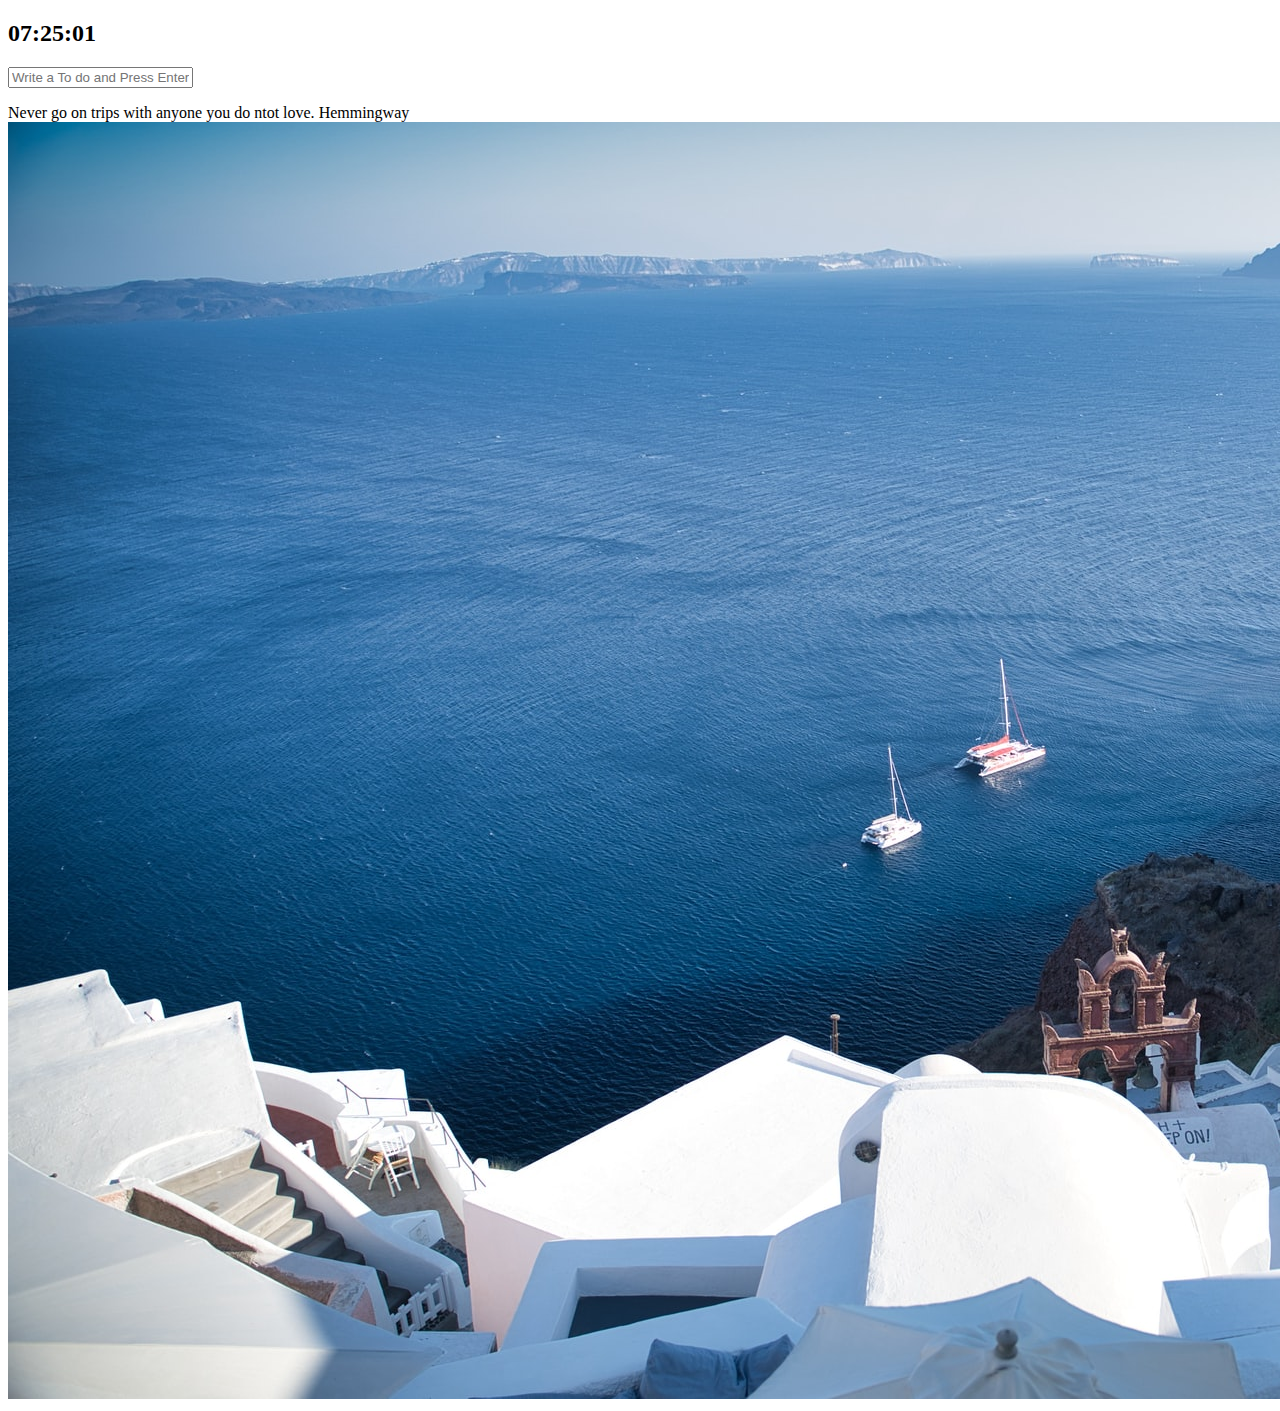
==== index.html @ fc6440b9 "first commit" ====
<!DOCTYPE html>
<html lang="en">
    <head>
        <meta charset="UTF-8" />
        <meta name="viewport" content="width=device-width, initial-scale=1.0" />
        <link rel="stylesheet" href="css/style_1.css" />
        <title>practice_1 App</title>
    </head>
    <body>
        <h2 id="clock"></h2>
        <form class="hidden" id="login-form">
            <input 
            required maxlength="15" 
            type="text" 
            placeholder="what is your name?" 
            />
            <input type="submit" value="Log in"/>
        </form>
        <h1 class="hidden" id="greeting"></h1>
        <form id = "todo-form">
            <input 
            type="text" 
            placeholder="Write a To do and Press Enter" 
            required />
        </form>
        <ul id="todo-list"></ul>
        <div id="quotes">
            <span></span>
            <span></span>
        </div>
        <script src="js/app_1.js"></script>
        <script src="js/clock.js"></script>
        <script src="js/quotes.js"></script>
        <script src="js/background.js"></script>
        <script src="js/todo.js"></script>
        <script src="js/weather.js"></script>
    </body>
</html>
---- css/style_1.css ----
.hidden {
    display: none;
}
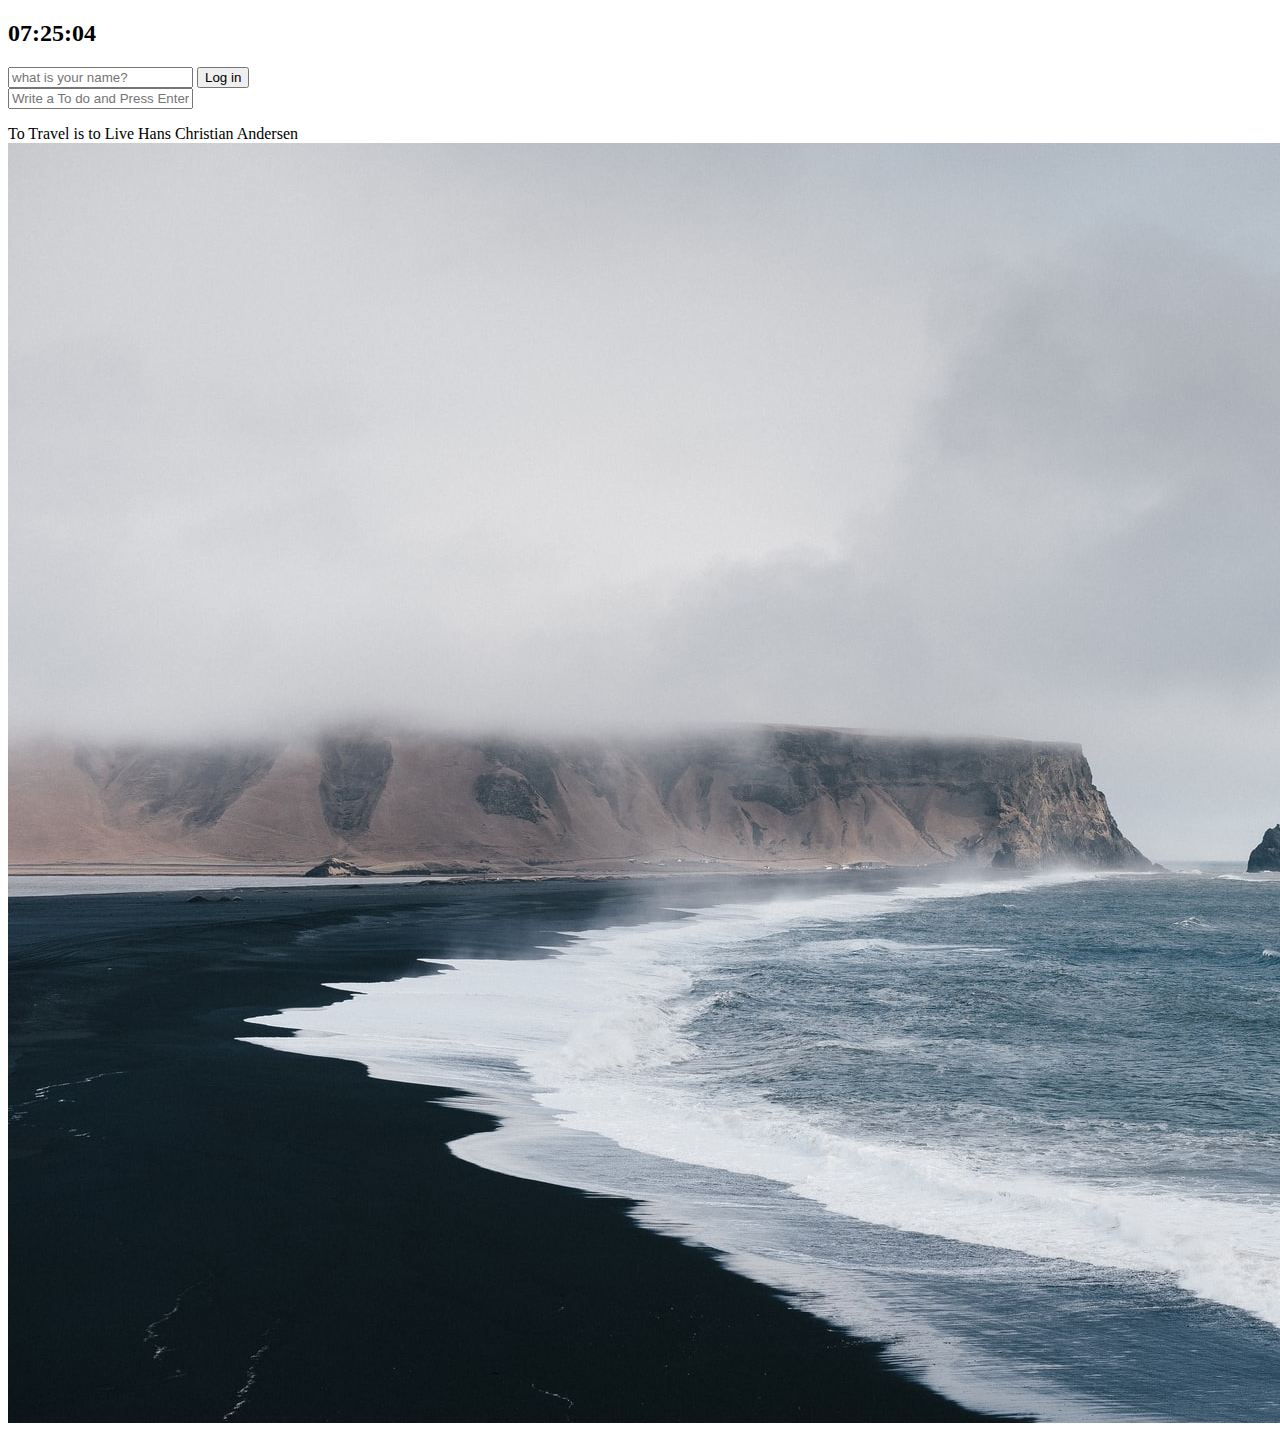
==== commit 687b1f0c: "index.html" ====
--- a/index.html
+++ b/index.html
@@ -28,6 +28,10 @@
             <span></span>
             <span></span>
         </div>
+        <div id="weather">
+            <span></span>
+            <span></span>
+        </div>
         <script src="js/app_1.js"></script>
         <script src="js/clock.js"></script>
         <script src="js/quotes.js"></script>
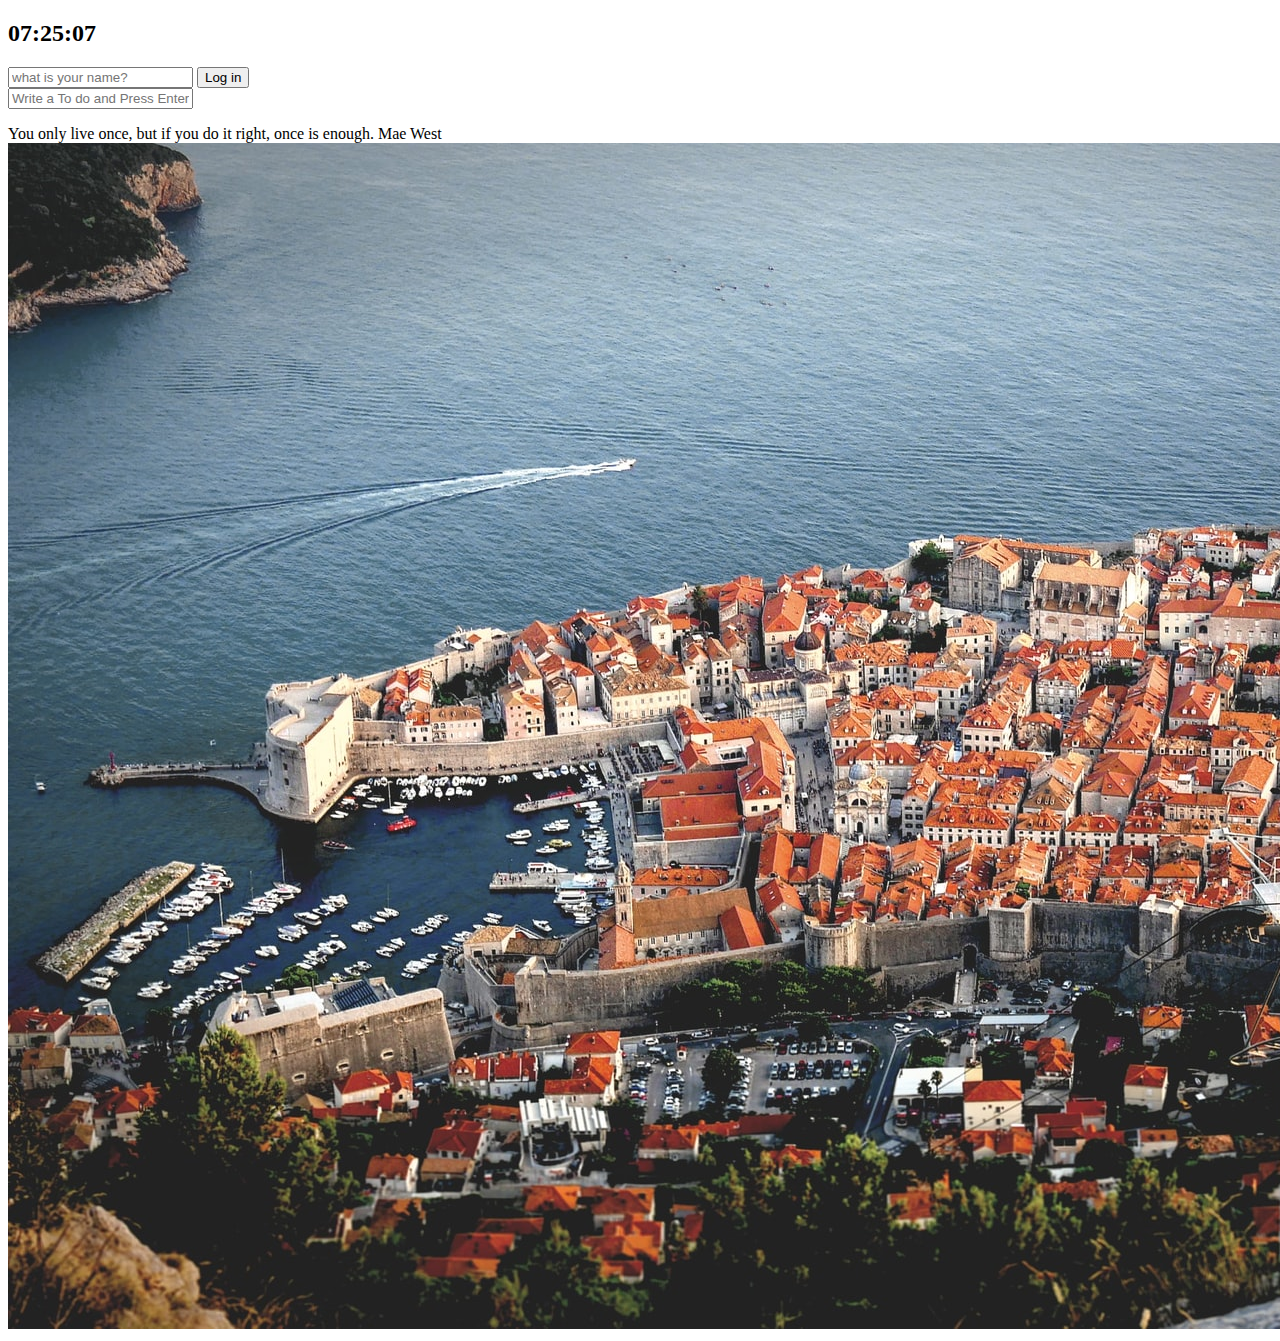
==== commit fe44f295: "login_form changes" ====
--- a/index.html
+++ b/index.html
@@ -20,7 +20,7 @@
         <form id = "todo-form">
             <input 
             type="text" 
-            placeholder="Write a To do and Press Enter" 
+            placeholder="Write a To do and Press Enter"
             required />
         </form>
         <ul id="todo-list"></ul>
@@ -32,7 +32,7 @@
             <span></span>
             <span></span>
         </div>
-        <script src="js/app_1.js"></script>
+        <script src="js/login.js"></script>
         <script src="js/clock.js"></script>
         <script src="js/quotes.js"></script>
         <script src="js/background.js"></script>
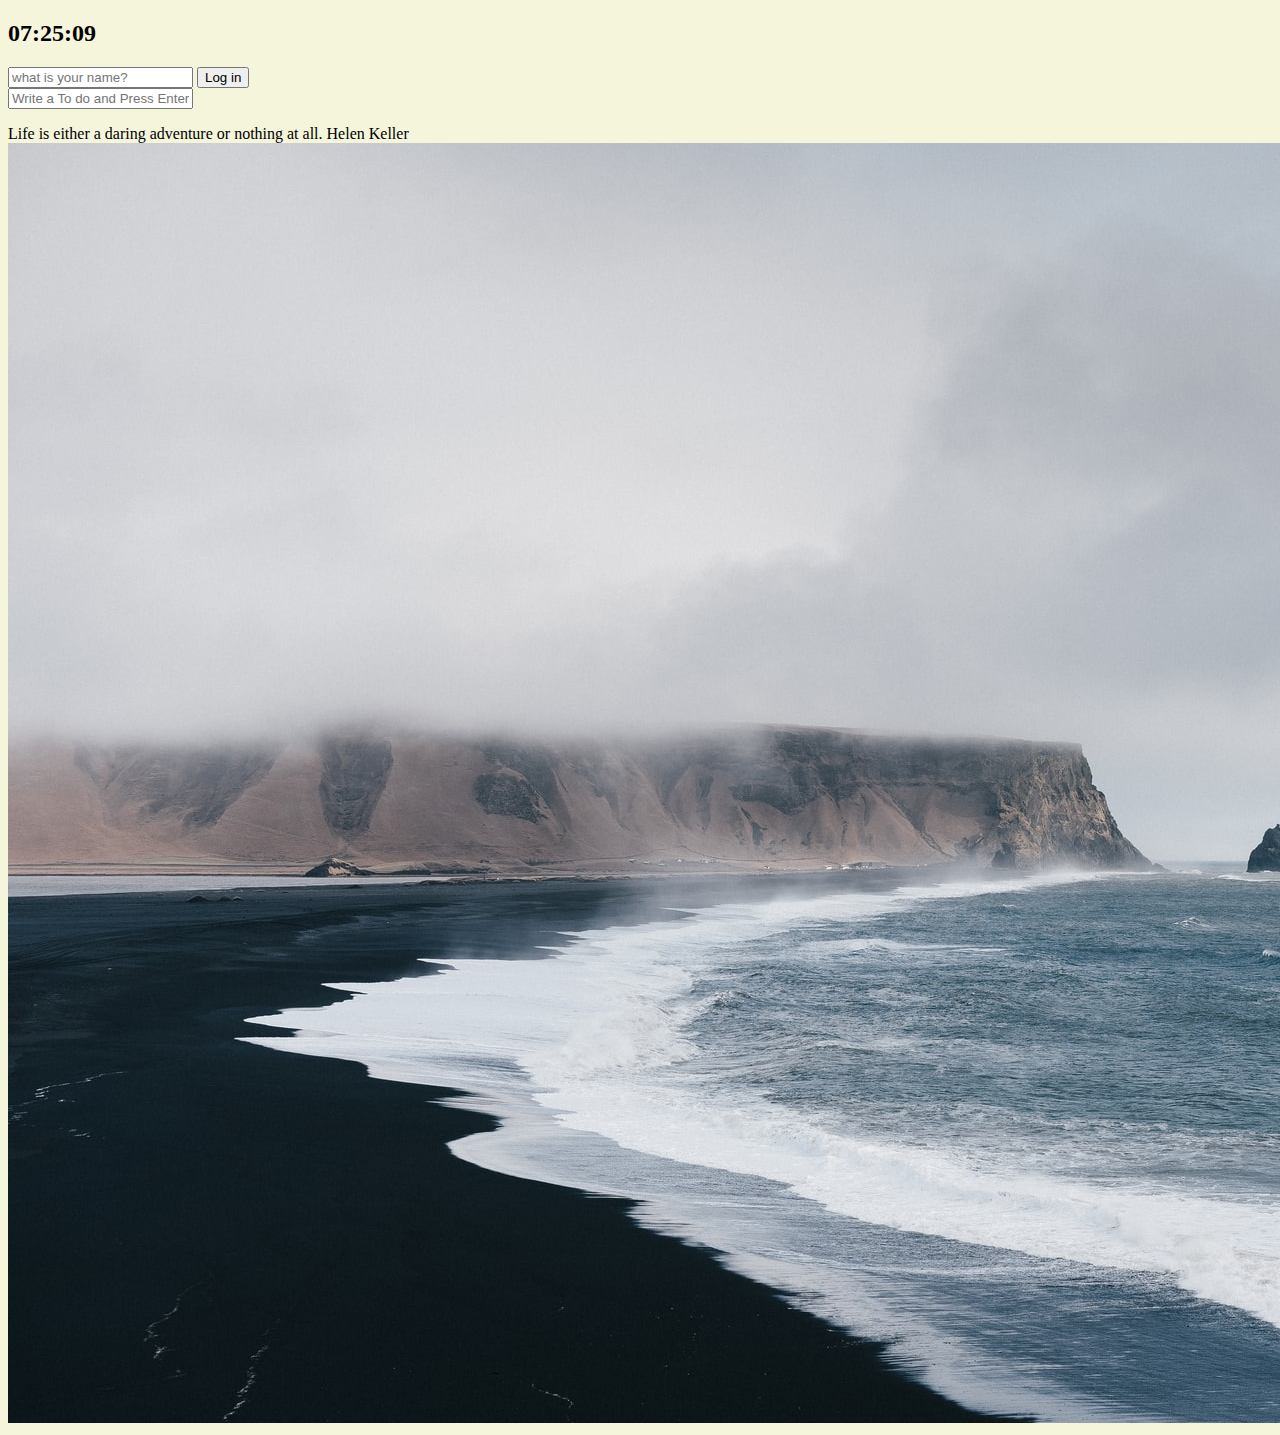
==== commit 720bb4e6: "form class="hidden"" ====
--- a/index.html
+++ b/index.html
@@ -8,7 +8,7 @@
     </head>
     <body>
         <h2 id="clock"></h2>
-        <form class="hidden" id="login-form">
+        <form id="login-form">
             <input 
             required maxlength="15" 
             type="text" 
--- a/css/style_1.css
+++ b/css/style_1.css
@@ -1,3 +1,6 @@
+body {
+    background-color: beige;
+}
 .hidden {
     display: none;
 }
